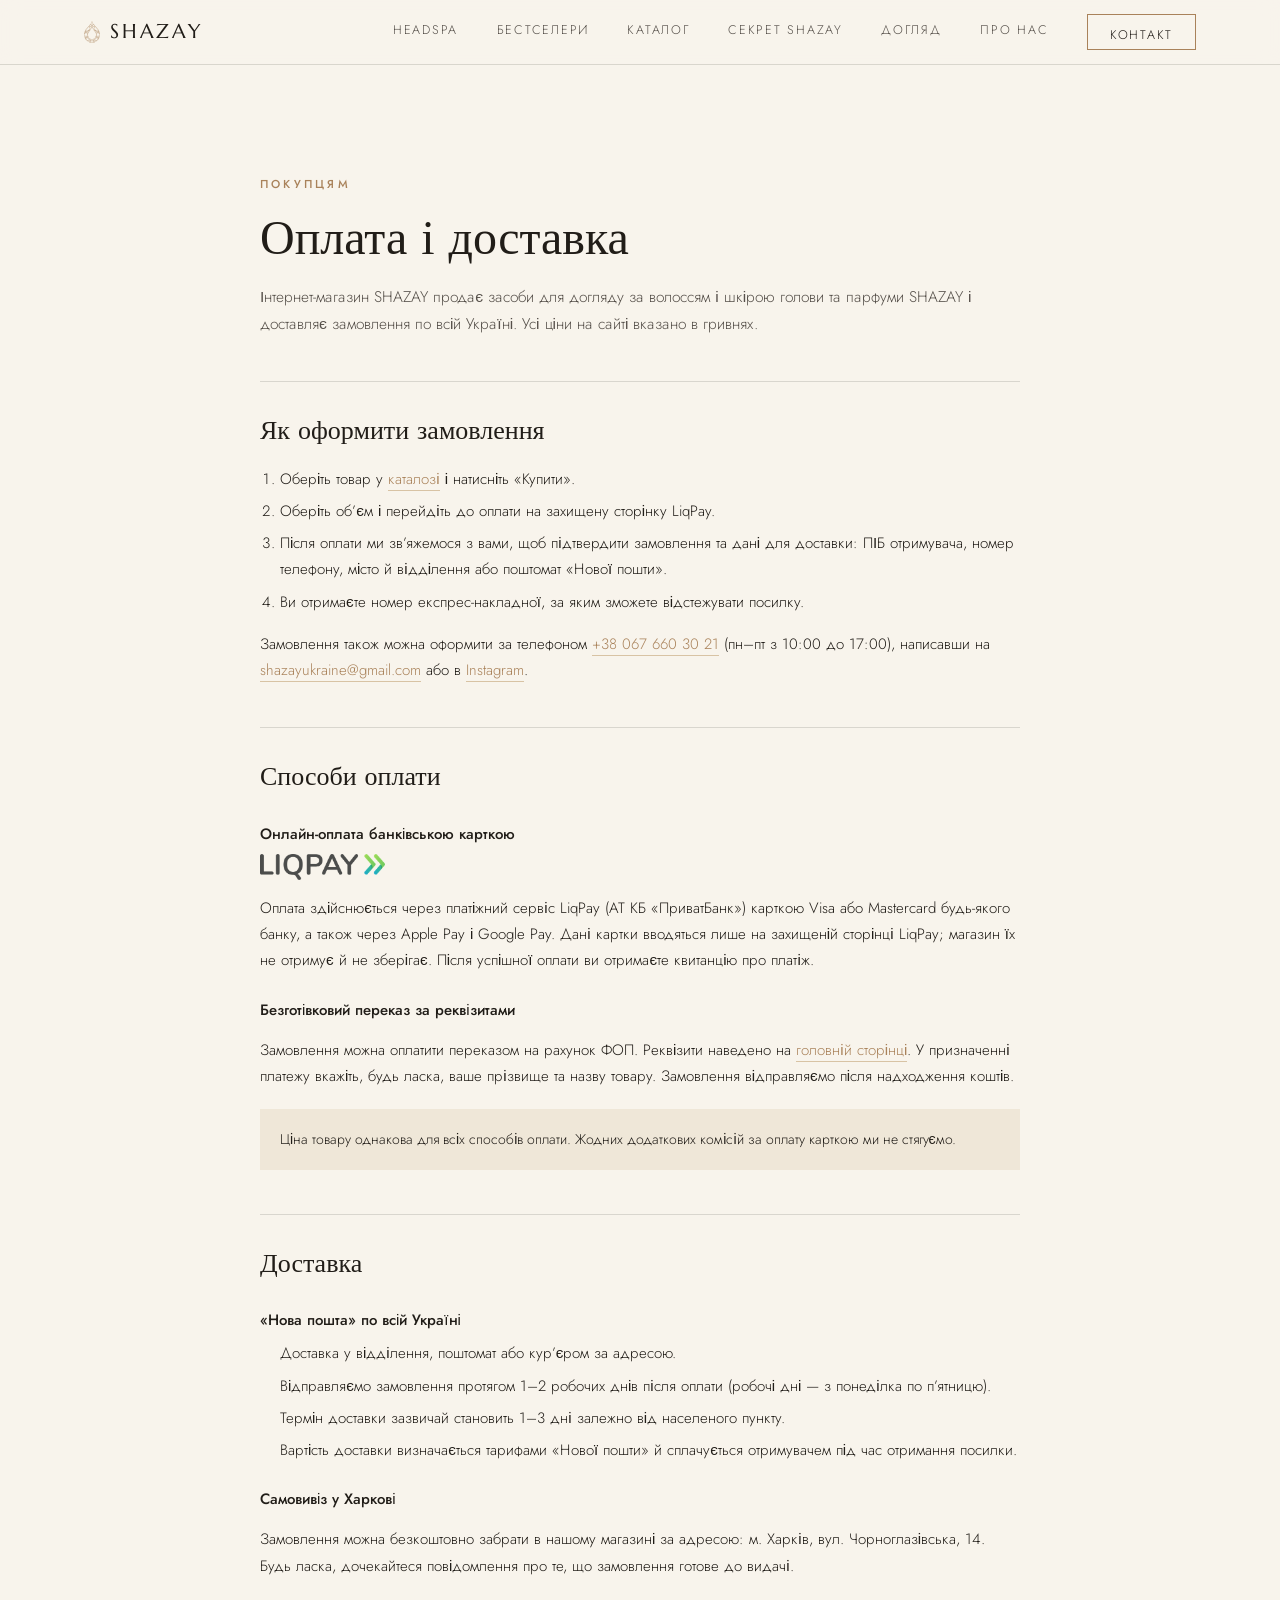
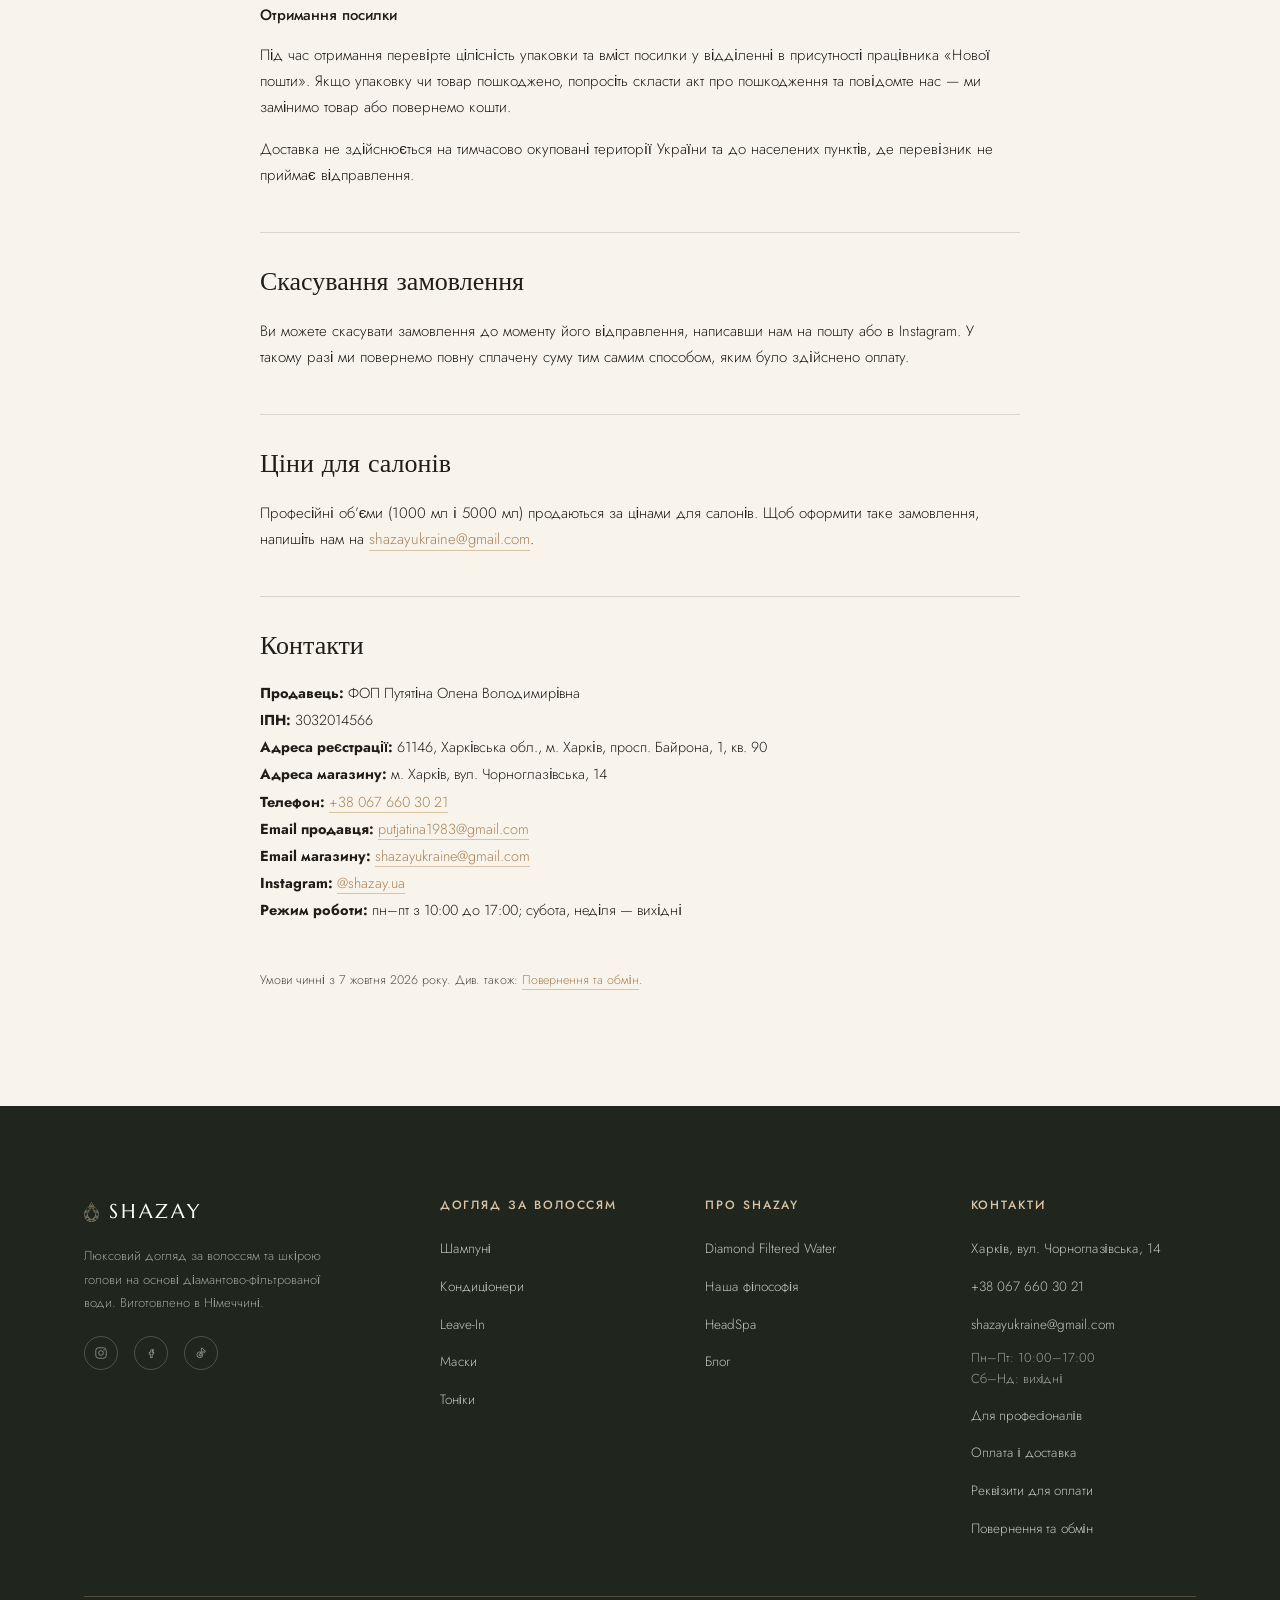
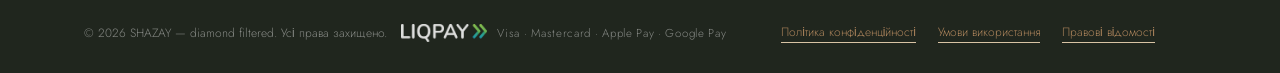
==== oplata-i-dostavka.html @ b7ecae35 "Add files via upload" ====
<!DOCTYPE html>
<html lang="uk">
<head>
<meta charset="UTF-8">
<meta name="viewport" content="width=device-width, initial-scale=1, viewport-fit=cover">
<title>Оплата і доставка — SHAZAY</title>
<meta name="description" content="Умови оплати та доставки інтернет-магазину SHAZAY: онлайн-оплата через LiqPay, доставка «Новою поштою» по всій Україні, самовивіз у Харкові.">
<link rel="icon" href="data:image/svg+xml,<svg xmlns=%22http://www.w3.org/2000/svg%22 viewBox=%220 0 24 24%22><path fill=%22%23A9825A%22 d=%22M12 2 4 10c0 4.4 3.6 8 8 8s8-3.6 8-8z%22/></svg>">
<link rel="stylesheet" href="style.css">
</head>
<body class="page-legal">

<!-- Loader -->
<div class="loader" aria-hidden="true">
  <span class="mark">
    <svg viewBox="0 0 47.76 64" width="39" height="52" fill="none"><path fill-rule="evenodd" clip-rule="evenodd" d="M30.94 58.86 L25.27 63.94 L29.34 63.35 L32.53 62.29 Z M30.82 59.99 L31.7 61.82 L31.65 61.99 L29.23 62.76 L27.28 63 L30.64 59.87 Z M16.77 58.86 L15.17 62.29 L18.36 63.35 L22.44 63.94 Z M16.89 59.99 L17.06 59.87 L20.43 63 L18.48 62.76 L16.06 61.99 L16 61.82 Z M39.32 58.1 L31.88 58.63 L33.54 61.87 L36.07 60.58 Z M37.31 58.86 L35.84 59.99 L33.83 61.05 L32.83 59.16 Z M8.38 58.1 L11.63 60.58 L14.17 61.87 L15.82 58.63 Z M10.39 58.92 L14.88 59.16 L13.87 61.05 L11.87 59.99 Z M17.48 58.04 L23.85 63.94 L30.23 58.1 L26.21 56.15 L21.43 56.15 Z M18.6 58.21 L21.67 56.74 L26.04 56.74 L29.11 58.27 L23.79 63.06 Z M32.77 51.19 L27.28 55.62 L30.7 57.21 Z M31.41 53.2 L30.35 56.32 L28.46 55.44 Z M14.94 51.19 L17 57.21 L20.43 55.62 Z M16.3 53.2 L19.25 55.44 L17.36 56.32 Z M41.09 48.77 L34.13 49.83 L31.65 57.56 L39.97 57.15 Z M40.38 49.59 L39.32 56.62 L32.53 56.86 L34.66 50.36 Z M6.61 48.77 L7.73 57.15 L16.06 57.56 L13.58 49.83 Z M7.32 49.59 L13.05 50.36 L15.17 56.86 L8.38 56.62 Z M45.4 49.77 L42.04 48.65 L41.09 55.97 L43.51 52.9 Z M44.4 50.07 L44.46 50.24 L42.1 53.73 L42.57 49.54 Z M2.3 49.77 L4.19 52.9 L6.61 55.97 L5.67 48.65 Z M3.31 50.07 L5.14 49.54 L5.67 53.79 L3.25 50.24 Z M37.25 43.16 L34.95 48.71 L40.68 47.82 Z M37.43 44.52 L39.5 47.35 L36.01 47.94 Z M10.45 43.16 L7.03 47.82 L12.75 48.71 Z M10.27 44.52 L11.69 47.94 L8.21 47.35 Z M47.53 41.39 L42.33 47.76 L45.82 48.94 L46.94 45.46 Z M46.58 43.51 L46.41 45.05 L45.46 48.12 L43.39 47.41 Z M0.18 41.39 L0.77 45.46 L1.89 48.94 L5.37 47.76 Z M1.06 43.51 L4.31 47.41 L2.24 48.12 L1.48 45.82 Z M41.39 32.18 L37.67 37.37 L37.67 42.04 L41.45 47.29 L47.65 39.68 Z M41.45 33.18 L46.88 39.73 L41.51 46.23 L38.32 41.92 L38.32 37.55 Z M6.26 32.18 L0.06 39.79 L6.32 47.29 L10.04 42.04 L10.04 37.37 Z M6.26 33.18 L9.39 37.55 L9.39 41.92 L6.2 46.23 L0.83 39.73 Z M42.33 31.76 L47.65 38.2 L47.06 34.07 L46.46 32.06 L45.7 30.29 Z M43.39 31.94 L45.11 31.17 L45.46 31.23 L46.23 33.3 L46.76 36.07 Z M5.37 31.76 L2.01 30.29 L1.24 32.06 L0.65 34.07 L0.06 38.2 Z M4.31 31.94 L0.94 36.07 L1.48 33.3 L2.24 31.23 L2.6 31.17 Z M30.11 25.33 L37.31 36.37 L40.68 31.53 Z M32.24 27.34 L39.79 31.76 L37.31 35.25 Z M17.59 25.33 L7.03 31.53 L10.39 36.37 Z M15.47 27.34 L10.39 35.25 L7.91 31.76 Z M41.74 24.15 L41.98 30.94 L45.28 29.4 Z M42.45 26.39 L44.34 29.11 L42.57 29.99 Z M5.96 24.15 L2.42 29.4 L5.73 30.94 Z M5.25 26.39 L5.14 29.99 L3.37 29.11 Z M23.85 17.48 L10.98 37.2 L10.98 42.04 L13.99 49.24 L21.43 55.2 L26.27 55.2 L33.71 49.24 L36.72 42.1 L36.61 37.02 Z M23.85 18.66 L36.13 37.49 L36.13 41.86 L33.18 48.89 L25.98 54.61 L21.73 54.61 L14.64 49 L11.57 41.86 L11.69 37.25 Z M33.95 15 L28.87 23.56 L40.92 30.52 L40.8 23.2 Z M34.01 16.12 L40.21 23.5 L40.27 29.46 L29.7 23.26 Z M13.76 15 L6.91 23.2 L6.79 30.52 L18.83 23.56 Z M13.7 16.12 L18.01 23.26 L7.44 29.46 L7.5 23.5 Z M33.18 14.46 L24.5 16.71 L28.28 22.55 Z M31.76 15.47 L28.28 21.37 L25.51 17.12 Z M14.52 14.46 L19.42 22.55 L23.2 16.71 Z M15.94 15.47 L22.2 17.12 L19.42 21.37 Z M27.99 7.26 L24.86 15.65 L32.71 13.58 Z M28.22 8.62 L31.59 13.23 L25.92 14.76 Z M19.72 7.26 L15 13.58 L22.85 15.65 Z M19.48 8.62 L21.79 14.76 L16.12 13.23 Z M23.85 0 L20.43 6.26 L23.85 15.65 L27.28 6.44 Z M23.85 1.36 L26.63 6.38 L23.85 13.76 L21.08 6.38 Z" fill="currentColor"/></svg>
  </span>
</div>

<!-- Header -->
<header class="site-header" id="siteHeader">
  <div class="container">
    <a href="index.html#top" class="logo">
      <span class="mark">
        <svg width="16" height="22" viewBox="0 0 47.76 64" fill="none"><path fill-rule="evenodd" clip-rule="evenodd" d="M30.94 58.86 L25.27 63.94 L29.34 63.35 L32.53 62.29 Z M30.82 59.99 L31.7 61.82 L31.65 61.99 L29.23 62.76 L27.28 63 L30.64 59.87 Z M16.77 58.86 L15.17 62.29 L18.36 63.35 L22.44 63.94 Z M16.89 59.99 L17.06 59.87 L20.43 63 L18.48 62.76 L16.06 61.99 L16 61.82 Z M39.32 58.1 L31.88 58.63 L33.54 61.87 L36.07 60.58 Z M37.31 58.86 L35.84 59.99 L33.83 61.05 L32.83 59.16 Z M8.38 58.1 L11.63 60.58 L14.17 61.87 L15.82 58.63 Z M10.39 58.92 L14.88 59.16 L13.87 61.05 L11.87 59.99 Z M17.48 58.04 L23.85 63.94 L30.23 58.1 L26.21 56.15 L21.43 56.15 Z M18.6 58.21 L21.67 56.74 L26.04 56.74 L29.11 58.27 L23.79 63.06 Z M32.77 51.19 L27.28 55.62 L30.7 57.21 Z M31.41 53.2 L30.35 56.32 L28.46 55.44 Z M14.94 51.19 L17 57.21 L20.43 55.62 Z M16.3 53.2 L19.25 55.44 L17.36 56.32 Z M41.09 48.77 L34.13 49.83 L31.65 57.56 L39.97 57.15 Z M40.38 49.59 L39.32 56.62 L32.53 56.86 L34.66 50.36 Z M6.61 48.77 L7.73 57.15 L16.06 57.56 L13.58 49.83 Z M7.32 49.59 L13.05 50.36 L15.17 56.86 L8.38 56.62 Z M45.4 49.77 L42.04 48.65 L41.09 55.97 L43.51 52.9 Z M44.4 50.07 L44.46 50.24 L42.1 53.73 L42.57 49.54 Z M2.3 49.77 L4.19 52.9 L6.61 55.97 L5.67 48.65 Z M3.31 50.07 L5.14 49.54 L5.67 53.79 L3.25 50.24 Z M37.25 43.16 L34.95 48.71 L40.68 47.82 Z M37.43 44.52 L39.5 47.35 L36.01 47.94 Z M10.45 43.16 L7.03 47.82 L12.75 48.71 Z M10.27 44.52 L11.69 47.94 L8.21 47.35 Z M47.53 41.39 L42.33 47.76 L45.82 48.94 L46.94 45.46 Z M46.58 43.51 L46.41 45.05 L45.46 48.12 L43.39 47.41 Z M0.18 41.39 L0.77 45.46 L1.89 48.94 L5.37 47.76 Z M1.06 43.51 L4.31 47.41 L2.24 48.12 L1.48 45.82 Z M41.39 32.18 L37.67 37.37 L37.67 42.04 L41.45 47.29 L47.65 39.68 Z M41.45 33.18 L46.88 39.73 L41.51 46.23 L38.32 41.92 L38.32 37.55 Z M6.26 32.18 L0.06 39.79 L6.32 47.29 L10.04 42.04 L10.04 37.37 Z M6.26 33.18 L9.39 37.55 L9.39 41.92 L6.2 46.23 L0.83 39.73 Z M42.33 31.76 L47.65 38.2 L47.06 34.07 L46.46 32.06 L45.7 30.29 Z M43.39 31.94 L45.11 31.17 L45.46 31.23 L46.23 33.3 L46.76 36.07 Z M5.37 31.76 L2.01 30.29 L1.24 32.06 L0.65 34.07 L0.06 38.2 Z M4.31 31.94 L0.94 36.07 L1.48 33.3 L2.24 31.23 L2.6 31.17 Z M30.11 25.33 L37.31 36.37 L40.68 31.53 Z M32.24 27.34 L39.79 31.76 L37.31 35.25 Z M17.59 25.33 L7.03 31.53 L10.39 36.37 Z M15.47 27.34 L10.39 35.25 L7.91 31.76 Z M41.74 24.15 L41.98 30.94 L45.28 29.4 Z M42.45 26.39 L44.34 29.11 L42.57 29.99 Z M5.96 24.15 L2.42 29.4 L5.73 30.94 Z M5.25 26.39 L5.14 29.99 L3.37 29.11 Z M23.85 17.48 L10.98 37.2 L10.98 42.04 L13.99 49.24 L21.43 55.2 L26.27 55.2 L33.71 49.24 L36.72 42.1 L36.61 37.02 Z M23.85 18.66 L36.13 37.49 L36.13 41.86 L33.18 48.89 L25.98 54.61 L21.73 54.61 L14.64 49 L11.57 41.86 L11.69 37.25 Z M33.95 15 L28.87 23.56 L40.92 30.52 L40.8 23.2 Z M34.01 16.12 L40.21 23.5 L40.27 29.46 L29.7 23.26 Z M13.76 15 L6.91 23.2 L6.79 30.52 L18.83 23.56 Z M13.7 16.12 L18.01 23.26 L7.44 29.46 L7.5 23.5 Z M33.18 14.46 L24.5 16.71 L28.28 22.55 Z M31.76 15.47 L28.28 21.37 L25.51 17.12 Z M14.52 14.46 L19.42 22.55 L23.2 16.71 Z M15.94 15.47 L22.2 17.12 L19.42 21.37 Z M27.99 7.26 L24.86 15.65 L32.71 13.58 Z M28.22 8.62 L31.59 13.23 L25.92 14.76 Z M19.72 7.26 L15 13.58 L22.85 15.65 Z M19.48 8.62 L21.79 14.76 L16.12 13.23 Z M23.85 0 L20.43 6.26 L23.85 15.65 L27.28 6.44 Z M23.85 1.36 L26.63 6.38 L23.85 13.76 L21.08 6.38 Z" fill="currentColor"/></svg>
      </span>
      SHAZAY
    </a>

    <nav class="nav" id="siteNav">
      <a href="index.html#smaragd">HeadSpa</a>
        <a href="index.html#bestsellers">Бестселери</a>
        <a href="index.html#katalog">Каталог</a>
      <a href="index.html#secret">Секрет SHAZAY</a>
      <a href="index.html#dogliad">Догляд</a>
      <a href="index.html#pro-nas">Про нас</a>
      <a href="index.html#contact" class="nav-cta">Контакт</a>
    </nav>

    <button class="burger" id="burgerBtn" aria-label="Відкрити меню" aria-expanded="false" aria-controls="siteNav">
      <span></span><span></span><span></span>
    </button>
  </div>
</header>

<main class="legal-main">
  <div class="container">
    <article class="legal">
      <span class="eyebrow">Покупцям</span>
      <h1>Оплата і доставка</h1>
      <p class="lead">Інтернет-магазин SHAZAY продає засоби для догляду за волоссям і шкірою голови та парфуми SHAZAY і доставляє замовлення по всій Україні. Усі ціни на сайті вказано в гривнях.</p>

      <h2>Як оформити замовлення</h2>
      <ol>
        <li>Оберіть товар у <a href="index.html#katalog">каталозі</a> і натисніть «Купити».</li>
        <li>Оберіть об’єм і перейдіть до оплати на захищену сторінку LiqPay.</li>
        <li>Після оплати ми зв’яжемося з вами, щоб підтвердити замовлення та дані для доставки: ПІБ отримувача, номер телефону, місто й відділення або поштомат «Нової пошти».</li>
        <li>Ви отримаєте номер експрес-накладної, за яким зможете відстежувати посилку.</li>
      </ol>
      <p>Замовлення також можна оформити за телефоном <a href="tel:+380676603021">+38 067 660 30 21</a> (пн–пт з 10:00 до 17:00), написавши на <a href="mailto:shazayukraine@gmail.com">shazayukraine@gmail.com</a> або в <a href="https://www.instagram.com/shazay.ua" target="_blank" rel="noopener">Instagram</a>.</p>

      <h2>Способи оплати</h2>
      <h3>Онлайн-оплата банківською карткою</h3>
      <img class="liqpay-logo" src="liqpay-logo-dark.png" alt="LiqPay" width="125" height="26">
      <p>Оплата здійснюється через платіжний сервіс LiqPay (АТ КБ «ПриватБанк») карткою Visa або Mastercard будь-якого банку, а також через Apple Pay і Google Pay. Дані картки вводяться лише на захищеній сторінці LiqPay; магазин їх не отримує й не зберігає. Після успішної оплати ви отримаєте квитанцію про платіж.</p>
      <h3>Безготівковий переказ за реквізитами</h3>
      <p>Замовлення можна оплатити переказом на рахунок ФОП. Реквізити наведено на <a href="index.html#rekvizyty">головній сторінці</a>. У призначенні платежу вкажіть, будь ласка, ваше прізвище та назву товару. Замовлення відправляємо після надходження коштів.</p>
      <p class="note">Ціна товару однакова для всіх способів оплати. Жодних додаткових комісій за оплату карткою ми не стягуємо.</p>

      <h2>Доставка</h2>
      <h3>«Нова пошта» по всій Україні</h3>
      <ul>
        <li>Доставка у відділення, поштомат або кур’єром за адресою.</li>
        <li>Відправляємо замовлення протягом 1–2 робочих днів після оплати (робочі дні — з понеділка по п’ятницю).</li>
        <li>Термін доставки зазвичай становить 1–3 дні залежно від населеного пункту.</li>
        <li>Вартість доставки визначається тарифами «Нової пошти» й сплачується отримувачем під час отримання посилки.</li>
      </ul>
      <h3>Самовивіз у Харкові</h3>
      <p>Замовлення можна безкоштовно забрати в нашому магазині за адресою: м. Харків, вул. Чорноглазівська, 14. Будь ласка, дочекайтеся повідомлення про те, що замовлення готове до видачі.</p>
      <h3>Отримання посилки</h3>
      <p>Під час отримання перевірте цілісність упаковки та вміст посилки у відділенні в присутності працівника «Нової пошти». Якщо упаковку чи товар пошкоджено, попросіть скласти акт про пошкодження та повідомте нас — ми замінимо товар або повернемо кошти.</p>
      <p>Доставка не здійснюється на тимчасово окуповані території України та до населених пунктів, де перевізник не приймає відправлення.</p>

      <h2>Скасування замовлення</h2>
      <p>Ви можете скасувати замовлення до моменту його відправлення, написавши нам на пошту або в Instagram. У такому разі ми повернемо повну сплачену суму тим самим способом, яким було здійснено оплату.</p>

      <h2>Ціни для салонів</h2>
      <p>Професійні об’єми (1000 мл і 5000 мл) продаються за цінами для салонів. Щоб оформити таке замовлення, напишіть нам на <a href="mailto:shazayukraine@gmail.com">shazayukraine@gmail.com</a>.</p>

      <h2>Контакти</h2>
      <div class="seller" id="prodavets">
          <span><strong>Продавець:</strong> ФОП Путятіна Олена Володимирівна</span>
          <span><strong>ІПН:</strong> 3032014566</span>
          <span><strong>Адреса реєстрації:</strong> 61146, Харківська обл., м. Харків, просп. Байрона, 1, кв. 90</span>
          <span><strong>Адреса магазину:</strong> м. Харків, вул. Чорноглазівська, 14</span>
          <span><strong>Телефон:</strong> <a href="tel:+380676603021">+38 067 660 30 21</a></span>
          <span><strong>Email продавця:</strong> <a href="mailto:putjatina1983@gmail.com">putjatina1983@gmail.com</a></span>
          <span><strong>Email магазину:</strong> <a href="mailto:shazayukraine@gmail.com">shazayukraine@gmail.com</a></span>
          <span><strong>Instagram:</strong> <a href="https://www.instagram.com/shazay.ua" target="_blank" rel="noopener">@shazay.ua</a></span>
          <span><strong>Режим роботи:</strong> пн–пт з 10:00 до 17:00; субота, неділя — вихідні</span>
        </div>

      <p class="updated">Умови чинні з 7 жовтня 2026 року. Див. також: <a href="povernennia-ta-obmin.html">Повернення та обмін</a>.</p>
    </article>
  </div>
</main>

<!-- Footer -->
<footer class="site-footer">
  <div class="container">
    <div class="footer-top">
      <div class="footer-brand">
        <a href="index.html#top" class="logo">
          <span class="mark"><svg width="15" height="20" viewBox="0 0 47.76 64" fill="none"><path fill-rule="evenodd" clip-rule="evenodd" d="M30.94 58.86 L25.27 63.94 L29.34 63.35 L32.53 62.29 Z M30.82 59.99 L31.7 61.82 L31.65 61.99 L29.23 62.76 L27.28 63 L30.64 59.87 Z M16.77 58.86 L15.17 62.29 L18.36 63.35 L22.44 63.94 Z M16.89 59.99 L17.06 59.87 L20.43 63 L18.48 62.76 L16.06 61.99 L16 61.82 Z M39.32 58.1 L31.88 58.63 L33.54 61.87 L36.07 60.58 Z M37.31 58.86 L35.84 59.99 L33.83 61.05 L32.83 59.16 Z M8.38 58.1 L11.63 60.58 L14.17 61.87 L15.82 58.63 Z M10.39 58.92 L14.88 59.16 L13.87 61.05 L11.87 59.99 Z M17.48 58.04 L23.85 63.94 L30.23 58.1 L26.21 56.15 L21.43 56.15 Z M18.6 58.21 L21.67 56.74 L26.04 56.74 L29.11 58.27 L23.79 63.06 Z M32.77 51.19 L27.28 55.62 L30.7 57.21 Z M31.41 53.2 L30.35 56.32 L28.46 55.44 Z M14.94 51.19 L17 57.21 L20.43 55.62 Z M16.3 53.2 L19.25 55.44 L17.36 56.32 Z M41.09 48.77 L34.13 49.83 L31.65 57.56 L39.97 57.15 Z M40.38 49.59 L39.32 56.62 L32.53 56.86 L34.66 50.36 Z M6.61 48.77 L7.73 57.15 L16.06 57.56 L13.58 49.83 Z M7.32 49.59 L13.05 50.36 L15.17 56.86 L8.38 56.62 Z M45.4 49.77 L42.04 48.65 L41.09 55.97 L43.51 52.9 Z M44.4 50.07 L44.46 50.24 L42.1 53.73 L42.57 49.54 Z M2.3 49.77 L4.19 52.9 L6.61 55.97 L5.67 48.65 Z M3.31 50.07 L5.14 49.54 L5.67 53.79 L3.25 50.24 Z M37.25 43.16 L34.95 48.71 L40.68 47.82 Z M37.43 44.52 L39.5 47.35 L36.01 47.94 Z M10.45 43.16 L7.03 47.82 L12.75 48.71 Z M10.27 44.52 L11.69 47.94 L8.21 47.35 Z M47.53 41.39 L42.33 47.76 L45.82 48.94 L46.94 45.46 Z M46.58 43.51 L46.41 45.05 L45.46 48.12 L43.39 47.41 Z M0.18 41.39 L0.77 45.46 L1.89 48.94 L5.37 47.76 Z M1.06 43.51 L4.31 47.41 L2.24 48.12 L1.48 45.82 Z M41.39 32.18 L37.67 37.37 L37.67 42.04 L41.45 47.29 L47.65 39.68 Z M41.45 33.18 L46.88 39.73 L41.51 46.23 L38.32 41.92 L38.32 37.55 Z M6.26 32.18 L0.06 39.79 L6.32 47.29 L10.04 42.04 L10.04 37.37 Z M6.26 33.18 L9.39 37.55 L9.39 41.92 L6.2 46.23 L0.83 39.73 Z M42.33 31.76 L47.65 38.2 L47.06 34.07 L46.46 32.06 L45.7 30.29 Z M43.39 31.94 L45.11 31.17 L45.46 31.23 L46.23 33.3 L46.76 36.07 Z M5.37 31.76 L2.01 30.29 L1.24 32.06 L0.65 34.07 L0.06 38.2 Z M4.31 31.94 L0.94 36.07 L1.48 33.3 L2.24 31.23 L2.6 31.17 Z M30.11 25.33 L37.31 36.37 L40.68 31.53 Z M32.24 27.34 L39.79 31.76 L37.31 35.25 Z M17.59 25.33 L7.03 31.53 L10.39 36.37 Z M15.47 27.34 L10.39 35.25 L7.91 31.76 Z M41.74 24.15 L41.98 30.94 L45.28 29.4 Z M42.45 26.39 L44.34 29.11 L42.57 29.99 Z M5.96 24.15 L2.42 29.4 L5.73 30.94 Z M5.25 26.39 L5.14 29.99 L3.37 29.11 Z M23.85 17.48 L10.98 37.2 L10.98 42.04 L13.99 49.24 L21.43 55.2 L26.27 55.2 L33.71 49.24 L36.72 42.1 L36.61 37.02 Z M23.85 18.66 L36.13 37.49 L36.13 41.86 L33.18 48.89 L25.98 54.61 L21.73 54.61 L14.64 49 L11.57 41.86 L11.69 37.25 Z M33.95 15 L28.87 23.56 L40.92 30.52 L40.8 23.2 Z M34.01 16.12 L40.21 23.5 L40.27 29.46 L29.7 23.26 Z M13.76 15 L6.91 23.2 L6.79 30.52 L18.83 23.56 Z M13.7 16.12 L18.01 23.26 L7.44 29.46 L7.5 23.5 Z M33.18 14.46 L24.5 16.71 L28.28 22.55 Z M31.76 15.47 L28.28 21.37 L25.51 17.12 Z M14.52 14.46 L19.42 22.55 L23.2 16.71 Z M15.94 15.47 L22.2 17.12 L19.42 21.37 Z M27.99 7.26 L24.86 15.65 L32.71 13.58 Z M28.22 8.62 L31.59 13.23 L25.92 14.76 Z M19.72 7.26 L15 13.58 L22.85 15.65 Z M19.48 8.62 L21.79 14.76 L16.12 13.23 Z M23.85 0 L20.43 6.26 L23.85 15.65 L27.28 6.44 Z M23.85 1.36 L26.63 6.38 L23.85 13.76 L21.08 6.38 Z" fill="currentColor"/></svg></span>
          SHAZAY
        </a>
        <p>Люксовий догляд за волоссям та шкірою голови на основі діамантово-фільтрованої води. Виготовлено в Німеччині.</p>
        <div class="footer-social">
          <a href="https://www.instagram.com/shazay.ua?stkn=N3F0c2ZjbWl2emg1&amp;utm_source=qr" aria-label="Instagram" target="_blank" rel="noopener"><svg viewBox="0 0 24 24" fill="none"><rect x="3" y="3" width="18" height="18" rx="5" stroke="currentColor"/><circle cx="12" cy="12" r="4" stroke="currentColor"/><circle cx="17.2" cy="6.8" r="1" fill="currentColor"/></svg></a>
          <a href="https://www.facebook.com/shazaydiamondfiltered/" aria-label="Facebook" target="_blank" rel="noopener"><svg viewBox="0 0 24 24" fill="none"><path d="M14 9h2V6h-2c-1.7 0-3 1.3-3 3v2H9v3h2v6h3v-6h2l1-3h-3v-2c0-.5.4-1 1-1Z" stroke="currentColor" stroke-linejoin="round"/></svg></a>
          <a href="https://www.tiktok.com/@shazaydiamondfiltered" aria-label="TikTok" target="_blank" rel="noopener"><svg viewBox="0 0 24 24" fill="none"><path d="M15 4c.5 2 2 3.4 4 3.7v3c-1.5 0-2.9-.5-4-1.3V15a5 5 0 1 1-5-5c.3 0 .7 0 1 .1v3.1a2 2 0 1 0 1.6 2V4Z" stroke="currentColor" stroke-linejoin="round"/></svg></a>
        </div>
      </div>

      <div class="footer-col">
        <h4>Догляд за волоссям</h4>
        <ul>
          <li><a href="index.html#bestsellers">Шампуні</a></li>
          <li><a href="index.html#bestsellers">Кондиціонери</a></li>
          <li><a href="index.html#bestsellers">Leave-In</a></li>
          <li><a href="index.html#bestsellers">Маски</a></li>
          <li><a href="index.html#bestsellers">Тоніки</a></li>
        </ul>
      </div>

      <div class="footer-col">
        <h4>Про SHAZAY</h4>
        <ul>
          <li><a href="index.html#secret">Diamond Filtered Water</a></li>
          <li><a href="index.html#pro-nas">Наша філософія</a></li>
          <li><a href="index.html#dogliad">HeadSpa</a></li>
          <li><a href="#">Блог</a></li>
        </ul>
      </div>

      <div class="footer-col">
        <h4>Контакти</h4>
        <ul>
          <li><a href="https://maps.app.goo.gl/UoqEeFok9b3UKeLU6" target="_blank" rel="noopener">Харків, вул. Чорноглазівська, 14</a></li>
          <li><a href="tel:+380676603021">+38 067 660 30 21</a></li>
          <li><a href="mailto:shazayukraine@gmail.com">shazayukraine@gmail.com</a></li>
          <li class="footer-hours">Пн–Пт: 10:00–17:00<br>Сб–Нд: вихідні</li>
          <li><a href="#">Для професіоналів</a></li>
          <li><a href="oplata-i-dostavka.html">Оплата і доставка</a></li>
          <li><a href="index.html#rekvizyty" data-open-requisites>Реквізити для оплати</a></li>
          <li><a href="povernennia-ta-obmin.html">Повернення та обмін</a></li>
        </ul>
      </div>
    </div>

    <div class="footer-bottom">
      <span>© 2026 SHAZAY — diamond filtered. Усі права захищено.</span>
      <span class="pay-methods"><img src="liqpay-logo-white.png" alt="LiqPay" width="88" height="18"> Visa · Mastercard · Apple Pay · Google Pay</span>
      <div class="legal">
        <a href="#">Політика конфіденційності</a>
        <a href="#">Умови використання</a>
        <a href="oplata-i-dostavka.html#prodavets">Правові відомості</a>
      </div>
    </div>
  </div>
</footer>

<script src="main.js"></script>
</body>
</html>
---- style.css ----
/* ==========================================================================
   SHAZAY — diamond filtered
   Luxury haircare landing page — Ukrainian localisation
   ========================================================================== */

@import url('https://fonts.googleapis.com/css2?family=Marcellus&family=Cormorant:ital,wght@0,400;0,500;1,400&family=Jost:wght@300;400;500;600&display=swap');

:root{
  /* ---- color tokens ---- */
  --bg:            #F8F4EC;   /* porcelain cream */
  --bg-alt:        #EFE7D8;   /* warm sand, alternate section bg */
  --ink:           #211D18;   /* near-black warm ink */
  --ink-soft:      #56504a;   /* softened body copy */
  --champagne:     #A9825A;   /* bottle bronze — primary accent */
  --champagne-lt:  #D8C3A4;   /* light champagne, hairlines on dark */
  --forest:        #20261E;   /* deep forest — dark section bg */
  --forest-soft:   #333B2E;
  --line:          rgba(33,29,24,0.14);
  --line-on-dark:  rgba(216,195,164,0.28);
  --white:         #FFFFFF;

  /* ---- type ---- */
  --f-display: 'Marcellus', serif;
  --f-script:  'Cormorant', serif;
  --f-body:    'Jost', sans-serif;

  /* ---- misc ---- */
  --container: 1240px;
  --ease: cubic-bezier(.22,.61,.36,1);
}

*,*::before,*::after{ box-sizing:border-box; }
html{ scroll-behavior:smooth; }
body{
  margin:0;
  background:var(--bg);
  color:var(--ink);
  font-family:var(--f-body);
  font-weight:300;
  line-height:1.6;
  -webkit-font-smoothing:antialiased;
  overflow-x:hidden;
}
img{ max-width:100%; display:block; }
a{ color:inherit; text-decoration:none; }
ul{ margin:0; padding:0; list-style:none; }
button{ font-family:inherit; cursor:pointer; }
input{ font-family:inherit; }

.container{
  max-width:var(--container);
  margin-inline:auto;
  padding-inline:clamp(20px,5vw,64px);
}

@media (prefers-reduced-motion: reduce){
  *{ animation-duration:0.01ms !important; animation-iteration-count:1 !important; transition-duration:0.01ms !important; scroll-behavior:auto !important; }
}

:focus-visible{
  outline:1px solid var(--champagne);
  outline-offset:4px;
}

/* ---- eyebrow / small caps label ---- */
.eyebrow{
  font-family:var(--f-body);
  font-size:11.5px;
  font-weight:500;
  letter-spacing:.28em;
  text-transform:uppercase;
  color:var(--champagne);
}
.eyebrow--on-dark{ color:var(--champagne-lt); }

/* ---- diamond mark ---- */
.mark{ display:inline-block; line-height:0; }
.mark svg{ display:block; }

/* ==========================================================================
   Loader
   ========================================================================== */
.loader{
  position:fixed; inset:0; z-index:999;
  background:var(--bg);
  display:flex; align-items:center; justify-content:center;
  transition:opacity .7s var(--ease), visibility .7s var(--ease);
}
.loader svg{ width:auto; height:52px; }
.loader .mark svg{
  transform-origin:50% 50%;
  animation:markIn 1.2s var(--ease) forwards;
}
.loader .mark path{ fill:var(--champagne); }
body.is-ready .loader{ opacity:0; visibility:hidden; pointer-events:none; }
@keyframes markIn{
  from{ opacity:0; transform:scale(.92); }
  to{ opacity:1; transform:scale(1); }
}

/* ==========================================================================
   Header
   ========================================================================== */
.site-header{
  position:fixed; top:0; left:0; right:0; z-index:60;
  padding:22px 0;
  transition:background .5s var(--ease), padding .4s var(--ease), border-color .5s var(--ease);
  border-bottom:1px solid transparent;
}
.site-header.is-scrolled{
  background:rgba(248,244,236,.92);
  backdrop-filter:blur(10px);
  -webkit-backdrop-filter:blur(10px);
  padding:14px 0;
  border-color:var(--line);
}
/* backdrop-filter turns the header into the containing block for its
   position:fixed children, which clips the open menu to the header's height.
   Drop it while the menu is open so the panel measures against the viewport. */
.site-header.menu-open,
.site-header.menu-open.is-scrolled{
  backdrop-filter:none;
  -webkit-backdrop-filter:none;
  background:transparent;
  border-color:transparent;
}
.site-header .container{
  display:flex; align-items:center; justify-content:space-between;
  gap:24px;
}
.logo{
  display:flex; align-items:center; gap:10px;
  font-family:var(--f-display);
  font-size:20px;
  letter-spacing:.14em;
  color:var(--white);
  transition:color .5s var(--ease);
}
.site-header.is-scrolled .logo,
.site-header.menu-open .logo{ color:var(--ink); }
.logo .mark path{ fill:var(--champagne-lt); transition:fill .5s var(--ease); }
.site-header.is-scrolled .logo .mark path,
.site-header.menu-open .logo .mark path{ fill:var(--champagne); }

.nav{ display:flex; align-items:center; gap:clamp(20px,3vw,44px); }
.nav a{
  font-size:12.5px;
  letter-spacing:.14em;
  text-transform:uppercase;
  color:var(--white);
  position:relative;
  padding-bottom:4px;
  transition:color .5s var(--ease);
}
.site-header.is-scrolled .nav a{ color:var(--ink-soft); }
.nav a::after{
  content:'';
  position:absolute; left:0; right:100%; bottom:0;
  height:1px; background:currentColor;
  transition:right .35s var(--ease);
}
.nav a:hover::after,
.nav a:focus-visible::after{ right:0; }

.nav-cta{
  border:1px solid var(--champagne-lt);
  padding:10px 22px;
  color:var(--white) !important;
  font-size:11.5px;
}
.site-header.is-scrolled .nav-cta{ border-color:var(--champagne); color:var(--ink) !important; }
.nav-cta:hover{ background:var(--champagne); border-color:var(--champagne); color:var(--white) !important; }
.nav-cta::after{ display:none; }

.burger{
  display:none;
  width:26px; height:18px; position:relative;
  background:none; border:0; padding:0; z-index:70;
}
.burger span{
  position:absolute; left:0; right:0; height:1px;
  background:var(--white);
  transition:transform .35s var(--ease), opacity .35s var(--ease), background .4s var(--ease);
}
.site-header.is-scrolled .burger span,
.site-header.menu-open .burger span{ background:var(--ink); }
.burger span:nth-child(1){ top:0; }
.burger span:nth-child(2){ top:8px; }
.burger span:nth-child(3){ top:16px; }
.site-header.menu-open .burger span:nth-child(1){ transform:translateY(8px) rotate(45deg); }
.site-header.menu-open .burger span:nth-child(2){ opacity:0; }
.site-header.menu-open .burger span:nth-child(3){ transform:translateY(-8px) rotate(-45deg); }

/* ==========================================================================
   Hero
   ========================================================================== */
.hero{
  position:relative;
  min-height:100svh;
  display:flex; align-items:flex-end;
  overflow:hidden;
  background:var(--forest);
}
.hero__media{
  position:absolute; inset:0;
}
.hero__media img{
  width:100%; height:100%; object-fit:cover; object-position:75% 30%;
  transform:scale(1.08);
  animation:hero-in 2.4s var(--ease) forwards;
}
@keyframes hero-in{ to{ transform:scale(1); } }
.hero__scrim{
  position:absolute; inset:0;
  background:linear-gradient(180deg, rgba(24,22,18,.42) 0%, rgba(24,22,18,.08) 32%, rgba(24,22,18,.1) 55%, rgba(20,18,15,.86) 100%);
}
.hero__content{
  position:relative;
  width:100%;
  padding-block:120px 64px;
  color:var(--white);
}
.hero__eyebrow{
  opacity:0; transform:translateY(14px);
  animation:rise .9s var(--ease) .5s forwards;
}
.hero h1{
  font-family:var(--f-display);
  font-weight:400;
  font-size:clamp(38px, 7vw, 78px);
  line-height:1.06;
  margin:18px 0 22px;
  max-width:14ch;
  letter-spacing:.005em;
  opacity:0; transform:translateY(18px);
  animation:rise 1s var(--ease) .68s forwards;
}
.hero h1 em{
  font-family:var(--f-script);
  font-style:italic;
  font-weight:400;
  color:var(--champagne-lt);
}
.hero__sub{
  max-width:38ch;
  font-size:15.5px;
  color:rgba(255,255,255,.78);
  margin:0 0 34px;
  opacity:0; transform:translateY(16px);
  animation:rise 1s var(--ease) .86s forwards;
}
.hero__actions{
  display:flex; align-items:center; gap:28px; flex-wrap:wrap;
  opacity:0; transform:translateY(16px);
  animation:rise 1s var(--ease) 1.05s forwards;
}
@keyframes rise{ to{ opacity:1; transform:none; } }

.btn{
  display:inline-flex; align-items:center; gap:10px;
  padding:15px 32px;
  background:var(--champagne);
  color:var(--white);
  font-size:11.5px;
  letter-spacing:.18em;
  text-transform:uppercase;
  border:1px solid var(--champagne);
  transition:background .4s var(--ease), color .4s var(--ease), border-color .4s var(--ease);
}
.btn:hover{ background:transparent; color:var(--champagne); }
.hero .btn:hover{ color:var(--white); border-color:var(--white); }
.btn--ghost{
  background:transparent; color:var(--white); border-color:rgba(255,255,255,.45);
}
.btn--ghost:hover{ background:var(--white); color:var(--ink); border-color:var(--white); }
.btn--dark{ background:var(--ink); border-color:var(--ink); }
.btn--dark:hover{ color:var(--ink); }

.text-link{
  display:inline-flex; align-items:center; gap:10px;
  font-size:12px; letter-spacing:.14em; text-transform:uppercase;
  color:var(--champagne);
  border-bottom:1px solid var(--line);
  padding-bottom:6px;
  transition:gap .35s var(--ease), border-color .35s var(--ease);
}
.text-link:hover{ gap:16px; border-color:var(--champagne); }

.scroll-cue{
  position:absolute; right:clamp(20px,5vw,64px); bottom:34px;
  display:flex; flex-direction:column; align-items:center; gap:10px;
  color:rgba(255,255,255,.6);
  font-size:10.5px; letter-spacing:.28em;
  writing-mode:vertical-rl;
}
.scroll-cue::after{
  content:''; width:1px; height:52px; background:rgba(255,255,255,.4);
  animation:cue 2.2s ease-in-out infinite;
}
@keyframes cue{ 0%,100%{ transform:scaleY(1); opacity:.5; } 50%{ transform:scaleY(.55); opacity:1; } }

/* ==========================================================================
   Marquee strip
   ========================================================================== */
.marquee{
  background:var(--ink);
  color:var(--champagne-lt);
  overflow:hidden;
  padding:16px 0;
  white-space:nowrap;
}
.marquee__track{
  display:inline-flex;
  animation:marquee 34s linear infinite;
}
.marquee__track span{
  font-family:var(--f-body);
  font-size:12px;
  letter-spacing:.24em;
  text-transform:uppercase;
  padding-inline:26px;
  display:inline-flex; align-items:center; gap:26px;
}
.marquee__track span::after{ content:'◇'; color:var(--champagne); font-size:9px; }
@keyframes marquee{ from{ transform:translateX(0); } to{ transform:translateX(-50%); } }


/* ==========================================================================
   SMARAGD HeadSpa
   ========================================================================== */
.smaragd__head{ max-width:700px; margin-bottom:clamp(32px,4vw,48px); }
.smaragd__head h2{
  font-family:var(--f-display); font-weight:400;
  font-size:clamp(30px,4.4vw,54px); line-height:1.1;
  margin:14px 0 18px; color:var(--white);
  letter-spacing:.02em;
}
.smaragd__head h2 em{ font-style:normal; color:var(--champagne); }
.smaragd__lead{
  font-size:clamp(15px,1.5vw,17px); line-height:1.75;
  color:rgba(255,255,255,.74); margin:0;
}
.smaragd__media{
  position:relative;
  aspect-ratio:16/10;
  overflow:hidden;
  margin-bottom:clamp(36px,4.5vw,56px);
}



.smaragd__foot{
  display:flex; align-items:center; justify-content:space-between;
  gap:clamp(24px,4vw,56px); flex-wrap:wrap;
}

@media (max-width:860px){
  .smaragd__media{ aspect-ratio:4/3; }
}


.smaragd__more{ margin-top:clamp(36px,4.5vw,56px); }
.smaragd__more summary{
  display:inline-flex; align-items:center; gap:10px;
  cursor:pointer; list-style:none;
  font-size:11px; letter-spacing:.16em; text-transform:uppercase;
  color:var(--champagne-lt);
  padding:14px 0;
  transition:color .3s var(--ease);
}
.smaragd__more summary::-webkit-details-marker{ display:none; }
.smaragd__more summary::after{
  content:''; width:7px; height:7px;
  border-right:1px solid currentColor; border-bottom:1px solid currentColor;
  transform:rotate(45deg) translateY(-2px);
  transition:transform .35s var(--ease);
}
.smaragd__more[open] summary::after{ transform:rotate(-135deg) translateY(-2px); }
.smaragd__more summary:hover{ color:var(--champagne); }
.smaragd__more-body{
  display:grid; grid-template-columns:repeat(2,1fr);
  gap:clamp(24px,3.4vw,56px);
  padding-top:clamp(20px,2.6vw,32px);
  border-top:1px solid rgba(255,255,255,.14);
  margin-top:6px;
}
.smaragd__more-body h3{
  font-family:var(--f-display); font-weight:400;
  font-size:16px; color:var(--white);
  margin:26px 0 8px;
}
.smaragd__more-body h3:first-child{ margin-top:0; }
.smaragd__more-body p{
  margin:0; font-size:13.5px; line-height:1.75;
  color:rgba(255,255,255,.62);
}
.smaragd__kit-list{
  margin:0; padding-left:18px;
  font-size:13.5px; line-height:1.9;
  color:rgba(255,255,255,.62);
}
@media (max-width:760px){
  .smaragd__more-body{ grid-template-columns:1fr; gap:0; }
  .smaragd__more-body .smaragd__col + .smaragd__col h3:first-child{ margin-top:26px; }
}


.smaragd__lead + .smaragd__lead{ margin-top:14px; }
.smaragd__lead--accent{
  font-family:var(--f-display);
  font-size:clamp(17px,1.9vw,21px);
  color:var(--champagne-lt);
}
.smaragd__foot{ margin-bottom:clamp(8px,1.5vw,16px); }
.smaragd__figure{
  font-family:var(--f-display);
  font-size:clamp(22px,2.6vw,30px);
  color:var(--champagne-lt) !important;
  margin:14px 0 !important;
}
.smaragd__list{
  margin:10px 0; padding-left:18px;
  font-size:13.5px; line-height:1.85;
  color:rgba(255,255,255,.62);
}
.smaragd__more-body p + h3{ margin-top:28px; }

/* ==========================================================================
   Section basics
   ========================================================================== */
/* прихований від ока, але доступний пошуковикам і читалкам екрана */
.visually-hidden{
  position:absolute; width:1px; height:1px;
  margin:-1px; padding:0; border:0;
  clip:rect(0 0 0 0); clip-path:inset(50%);
  overflow:hidden; white-space:nowrap;
}

section{ position:relative; }
.section-pad{ padding-block:clamp(72px,10vw,140px); }
.section-head{
  max-width:640px;
  margin-bottom:clamp(40px,6vw,72px);
}
.section-head.center{ margin-inline:auto; text-align:center; }
.section-head h2{
  font-family:var(--f-display);
  font-weight:400;
  font-size:clamp(30px,4.2vw,50px);
  line-height:1.14;
  margin:14px 0 0;
  color:var(--ink);
}
.section-head h2 em{
  font-family:var(--f-script); font-style:italic; color:var(--champagne);
}
.section-head p{
  margin:18px 0 0;
  color:var(--ink-soft);
  font-size:15px;
  max-width:52ch;
}
.section-head.center p{ margin-inline:auto; }

.reveal{
  opacity:0; transform:translateY(28px);
  transition:opacity .9s var(--ease), transform .9s var(--ease);
}
.reveal.is-visible{ opacity:1; transform:none; }
.reveal-stagger > *{ transition-delay:calc(var(--i,0) * 90ms); }

/* ==========================================================================
   Bestsellers / product grid
   ========================================================================== */
.products{ background:var(--bg); }
.product-grid{
  display:grid;
  grid-template-columns:repeat(3,1fr);
  gap:clamp(20px,2.6vw,34px);
}
.product-card{
  background:var(--bg);
  padding:0 0 28px;
  display:flex; flex-direction:column;
}
.product-card__media{
  position:relative;
  aspect-ratio:3/4;
  overflow:hidden;
  background:var(--bg-alt);
}
.product-card__media img{
  width:100%; height:100%; object-fit:cover;
  transition:transform 1s var(--ease);
}
.product-card:hover .product-card__media img{ transform:scale(1.06); }

/* ---- product gallery ---- */
.gallery__track{ position:absolute; top:0; right:0; bottom:0; left:0; }
.gallery__track img{
  position:absolute; top:0; left:0;
  width:100%; height:100%; object-fit:cover;
  opacity:0; visibility:hidden;
  transition:opacity .55s var(--ease), transform 1s var(--ease), visibility 0s linear .55s;
}
.gallery__track img.is-active{
  opacity:1; visibility:visible;
  transition:opacity .55s var(--ease), transform 1s var(--ease), visibility 0s;
}
.gallery__nav{
  position:absolute; top:50%; transform:translateY(-50%);
  width:38px; height:38px;
  display:flex; align-items:center; justify-content:center;
  background:rgba(248,244,236,.82);
  border:0; padding:0; cursor:pointer; z-index:3;
  opacity:0;
  transition:opacity .35s var(--ease), background .3s var(--ease);
}
.gallery__nav::before{
  content:''; width:9px; height:9px;
  border-top:1px solid var(--ink); border-right:1px solid var(--ink);
}
.gallery__nav--prev{ left:10px; }
.gallery__nav--prev::before{ transform:rotate(-135deg); margin-left:3px; }
.gallery__nav--next{ right:10px; }
.gallery__nav--next::before{ transform:rotate(45deg); margin-right:3px; }
.gallery__nav:hover{ background:var(--bg); }
.product-card:hover .gallery__nav,
.gallery__nav:focus-visible{ opacity:1; }
.gallery__dots{
  position:absolute; left:0; right:0; bottom:12px; z-index:3;
  display:flex; justify-content:center; gap:7px;
}
.gallery__dot{
  width:6px; height:6px; padding:0; border:0; cursor:pointer;
  border-radius:50%;
  background:rgba(248,244,236,.55);
  transition:background .3s var(--ease), transform .3s var(--ease);
}
.gallery__dot.is-active{ background:var(--bg); transform:scale(1.35); }
/* touch devices: no hover, so keep controls visible */
@media (hover:none){
  .gallery__nav{ opacity:1; }
}

.product-card__tag{
  position:absolute; top:16px; left:16px; z-index:4;
  font-size:10px; letter-spacing:.18em; text-transform:uppercase;
  color:var(--champagne-lt);
  background:rgba(32,28,24,.55);
  padding:6px 10px;
}
.product-card__body{ padding:22px 22px 0; }
.product-card__vol{
  font-size:11px; letter-spacing:.1em; color:var(--champagne); text-transform:uppercase;
}
.product-card__body h3{
  font-family:var(--f-display); font-weight:400;
  font-size:18px; line-height:1.3;
  margin:8px 0 6px;
}
.product-card__body p{
  font-size:13px; color:var(--ink-soft); margin:0 0 14px;
}
.catalog-group{
  font-family:var(--f-display);
  font-weight:400;
  font-size:clamp(19px,2.4vw,26px);
  color:var(--ink);
  margin:clamp(48px,6vw,72px) 0 26px;
  padding-bottom:14px;
  border-bottom:1px solid var(--line);
}
.catalog-group:first-of-type{ margin-top:clamp(32px,4vw,44px); }
.media-empty{
  position:relative;
  aspect-ratio:3/4;
  background:var(--bg-alt);
  display:flex; align-items:center; justify-content:center;
}
.media-empty span{
  font-size:11px; letter-spacing:.16em; text-transform:uppercase;
  color:var(--champagne);
}

.price-table{
  width:100%;
  margin-top:18px;
  border-collapse:collapse;
}
.price-table th{
  font-weight:400;
  font-size:10px; letter-spacing:.1em; text-transform:uppercase;
  color:var(--ink-soft);
  text-align:right;
  padding:0 0 6px 12px;
  line-height:1.35;
}
.price-table th:first-child{ text-align:left; padding-left:0; }
.price-table td{
  padding:7px 0;
  text-align:right;
  white-space:nowrap;
}
.price-table .vol{
  text-align:left;
  font-size:11.5px; letter-spacing:.1em; text-transform:uppercase;
  color:var(--ink-soft);
}
.price-table .retail{
  font-family:var(--f-display);
  font-size:15.5px;
  color:var(--ink);
}
.price-table .retail.request{
  font-family:var(--f-body);
  font-size:12px; letter-spacing:.06em;
  color:var(--ink-soft);
}
.price-table .retail.salon .salon-label{
  display:block;
  font-family:var(--f-body);
  font-size:9.5px; letter-spacing:.1em; text-transform:uppercase;
  color:var(--ink-soft);
  margin-top:2px;
}
.price-note{
  margin:10px 0 0;
  font-size:11.5px;
  color:var(--ink-soft);
}

.product-card__foot{
  display:flex; align-items:center; justify-content:space-between;
  padding-top:16px;
  font-size:13.5px;
}
.product-card__foot .price{ font-family:var(--f-display); font-size:16px; }
.product-card__foot a{
  font-size:11px; letter-spacing:.1em; text-transform:uppercase;
  color:var(--champagne); border-bottom:1px solid transparent;
}
.product-card__foot a:hover{ border-color:var(--champagne); }

@media (max-width:980px){
  .product-grid{ grid-template-columns:repeat(2,1fr); }
}
@media (max-width:560px){
  .product-grid{ grid-template-columns:1fr; }
}

/* ==========================================================================
   Divider band (full-bleed image strip between sections)
   ========================================================================== */
.divider{
  position:relative;
  height:clamp(220px,32vw,420px);
  overflow:hidden;
}
.divider img{
  width:100%; height:100%; object-fit:cover;
  transform:scale(1.02);
}
.divider__scrim{ position:absolute; inset:0; background:rgba(20,18,15,.28); }
.divider__quote{
  position:absolute; inset:0;
  display:flex; align-items:center; justify-content:center;
  text-align:center; padding:0 24px;
}
.divider__quote p{
  font-family:var(--f-script);
  font-style:italic;
  font-weight:400;
  font-size:clamp(20px,3vw,34px);
  color:var(--white);
  max-width:18ch;
  letter-spacing:.01em;
}
.divider--parallax img{ will-change:transform; }

/* ==========================================================================
   Split sections (image + text)
   ========================================================================== */
.split{
  display:grid;
  grid-template-columns:1fr 1fr;
  align-items:center;
  gap:clamp(32px,6vw,90px);
}
.split.reverse .split__media{ order:2; }
.split__media{
  position:relative;
  aspect-ratio:4/5;
  overflow:hidden;
}
.split__media img{ width:100%; height:100%; object-fit:cover; }
.split__media::before{
  content:'';
  position:absolute; inset:14px;
  border:1px solid rgba(255,255,255,.55);
  pointer-events:none;
  z-index:2;
}
.split__frame-num{
  position:absolute; bottom:26px; left:26px; z-index:2;
  color:var(--white); font-family:var(--f-display); font-size:13px;
  letter-spacing:.12em;
  text-shadow:0 1px 12px rgba(20,18,15,.55);
}
.split__text .eyebrow{ margin-bottom:14px; display:block; }
.split__text h2{
  font-family:var(--f-display); font-weight:400;
  font-size:clamp(28px,3.6vw,44px); line-height:1.16;
  margin:0 0 20px;
}
.split__text h2 em{ font-family:var(--f-script); font-style:italic; color:var(--champagne); }
.split__text p{ color:var(--ink-soft); font-size:15px; margin:0 0 16px; max-width:46ch; }
.split__list{ margin:22px 0 30px; display:grid; gap:12px; }
.split__list li{
  display:flex; align-items:baseline; gap:12px;
  font-size:14px; color:var(--ink-soft);
}
.split__list li .mark{ flex:none; }

@media (max-width:860px){
  .split{ grid-template-columns:1fr; }
  .split.reverse .split__media{ order:0; }
}

/* dark variant of split (used on forest bg) */
.section--dark{ background:var(--forest); color:var(--white); }
.section--dark .split__text p{ color:rgba(255,255,255,.72); }
.section--dark .split__list li{ color:rgba(255,255,255,.8); }
.section--dark .split__media::before{ border-color:rgba(255,255,255,.3); }

/* ==========================================================================
   Categories
   ========================================================================== */
.categories{ background:var(--bg-alt); }
.cat-grid{
  display:grid;
  grid-template-columns:repeat(6,1fr);
  border-top:1px solid var(--line);
  border-left:1px solid var(--line);
}
.cat-tile{
  border-right:1px solid var(--line);
  border-bottom:1px solid var(--line);
  padding:36px 18px;
  text-align:center;
  display:flex; flex-direction:column; align-items:center; gap:14px;
  transition:background .4s var(--ease);
}
.cat-tile:hover{ background:var(--bg); }
.cat-tile .mark{ transition:transform .5s var(--ease); }
.cat-tile:hover .mark{ transform:translateY(-4px); }
.cat-tile span{
  font-family:var(--f-body); font-size:12px; letter-spacing:.08em;
  color:var(--ink); line-height:1.4;
}
@media (max-width:860px){ .cat-grid{ grid-template-columns:repeat(3,1fr); } }
@media (max-width:480px){ .cat-grid{ grid-template-columns:repeat(2,1fr); } }

/* ==========================================================================
   Quote / testimonial
   ========================================================================== */
.quote-section{
  background:var(--forest);
  color:var(--white);
  text-align:center;
  padding-block:clamp(90px,12vw,160px);
}
.quote-section .mark{ margin-bottom:28px; }
.quote-section blockquote{
  margin:0 auto; max-width:780px;
  font-family:var(--f-script);
  font-style:italic;
  font-weight:400;
  font-size:clamp(22px,3.4vw,38px);
  line-height:1.5;
  color:var(--white);
}
.quote-section cite{
  display:block; margin-top:30px;
  font-style:normal;
  font-family:var(--f-body);
  font-size:12.5px;
  letter-spacing:.16em;
  text-transform:uppercase;
  color:var(--champagne-lt);
}
.quote-section cite span{
  display:block; margin-top:6px;
  color:rgba(255,255,255,.5);
  letter-spacing:.08em;
  text-transform:none;
  font-size:13px;
}

/* ==========================================================================
   Newsletter
   ========================================================================== */
.newsletter{
  background:var(--bg);
  text-align:center;
  padding-block:clamp(80px,10vw,130px);
}
.newsletter h2{
  font-family:var(--f-display); font-weight:400;
  font-size:clamp(28px,4vw,46px);
  margin:14px 0 16px;
}
.newsletter h2 em{ font-family:var(--f-script); font-style:italic; color:var(--champagne); }
.newsletter p{ color:var(--ink-soft); font-size:14.5px; max-width:46ch; margin:0 auto 36px; }
.subscribe-form{
  display:flex; justify-content:center; gap:0;
  max-width:440px; margin:0 auto;
  border-bottom:1px solid var(--ink);
}
.subscribe-form input{
  flex:1; border:0; background:transparent;
  padding:12px 6px; font-size:14px; color:var(--ink);
}
.subscribe-form input::placeholder{ color:var(--ink-soft); }
.subscribe-form button{
  border:0; background:none; padding:12px 4px;
  font-size:11.5px; letter-spacing:.16em; text-transform:uppercase;
  color:var(--champagne); white-space:nowrap;
  display:inline-flex; align-items:center; gap:8px;
  transition:gap .35s var(--ease);
}
.subscribe-form button:hover{ gap:14px; }
.newsletter__fine{
  margin-top:20px; font-size:11.5px; color:var(--ink-soft);
}
.newsletter__fine a{ border-bottom:1px solid var(--line); }
.newsletter__note{
  margin-top:16px; font-size:12.5px; color:var(--champagne);
  min-height:16px;
}
.store{
  margin-top:clamp(44px,6vw,64px);
  padding-top:clamp(32px,4vw,44px);
  border-top:1px solid var(--line);
}
.store__addr{
  font-family:var(--f-display);
  font-size:clamp(17px,2.2vw,21px);
  color:var(--ink);
  margin:12px auto 8px;
  max-width:none;
}
.store__addr a{
  border-bottom:1px solid var(--champagne-lt);
  padding-bottom:3px;
  transition:border-color .35s var(--ease), color .35s var(--ease);
}
.store__addr a:hover{ border-color:var(--champagne); color:var(--champagne); }
.store__hint{
  font-size:12.5px; color:var(--ink-soft);
  margin:0 auto;
}

/* ---- payment requisites (collapsible) ---- */
.requisites{
  max-width:560px;
  margin:clamp(36px,5vw,52px) auto 0;
  border-top:1px solid var(--line);
  border-bottom:1px solid var(--line);
  text-align:left;
  scroll-margin-top:110px;
  padding-inline:4px;
}
.requisites summary{
  list-style:none;
  cursor:pointer;
  display:flex; align-items:center; justify-content:center; gap:12px;
  padding:18px 0;
  font-size:11.5px; letter-spacing:.16em; text-transform:uppercase;
  color:var(--champagne);
}
.requisites summary::-webkit-details-marker{ display:none; }
.requisites summary::after{
  content:"+";
  font-size:16px; line-height:1; letter-spacing:0;
  transition:transform .35s var(--ease);
}
.requisites[open] summary::after{ transform:rotate(45deg); }
.requisites summary:focus-visible{ outline:1px solid var(--champagne); outline-offset:4px; }
.requisites__list{ margin:0; padding:0 0 22px; display:grid; gap:16px; }
.requisites__row dt{
  font-size:10px; letter-spacing:.12em; text-transform:uppercase;
  color:var(--ink-soft); margin-bottom:4px;
}
.requisites__row dd{
  margin:0;
  display:flex; align-items:baseline; justify-content:space-between; gap:14px;
  font-size:14.5px; color:var(--ink);
}
.requisites__row dd span{ overflow-wrap:anywhere; }
.requisites__iban{ font-variant-numeric:tabular-nums; letter-spacing:.03em; }
.requisites__copy{
  flex-shrink:0;
  border:0; background:none; padding:2px 0;
  font-size:10.5px; letter-spacing:.12em; text-transform:uppercase;
  color:var(--champagne);
  border-bottom:1px solid transparent;
  cursor:pointer;
}
.requisites__copy:hover{ border-color:var(--champagne); }
.requisites__copy.is-copied{ color:var(--ink-soft); }

/* ==========================================================================
   Footer
   ========================================================================== */
.site-footer{
  background:var(--forest);
  color:rgba(255,255,255,.72);
  padding-block:clamp(60px,8vw,90px) 30px;
}
.footer-top{
  display:grid;
  grid-template-columns:1.4fr repeat(3,1fr);
  gap:40px;
  padding-bottom:56px;
  border-bottom:1px solid var(--line-on-dark);
}
.footer-brand .logo{ color:var(--white); margin-bottom:16px; }
.footer-brand p{ font-size:13px; line-height:1.8; max-width:32ch; color:rgba(255,255,255,.55); }
.footer-social{ display:flex; gap:16px; margin-top:22px; }
.footer-social a{
  width:34px; height:34px; border:1px solid var(--line-on-dark);
  border-radius:50%; display:flex; align-items:center; justify-content:center;
  transition:border-color .35s var(--ease), background .35s var(--ease);
}
.footer-social a:hover{ border-color:var(--champagne-lt); background:rgba(216,195,164,.08); }
.footer-social svg{ width:14px; height:14px; }

.footer-col h4{
  font-family:var(--f-body); font-weight:500;
  font-size:12px; letter-spacing:.16em; text-transform:uppercase;
  color:var(--champagne-lt);
  margin:0 0 20px;
}
.footer-col ul{ display:grid; gap:12px; }
.footer-col a{ font-size:13.5px; color:rgba(255,255,255,.72); }
.footer-col a:hover{ color:var(--white); }

.footer-bottom{
  display:flex; align-items:center; justify-content:space-between;
  flex-wrap:wrap; gap:14px;
  padding-top:26px;
  font-size:12px; color:rgba(255,255,255,.45);
}
.footer-bottom .legal{ display:flex; gap:22px; flex-wrap:wrap; }
.footer-bottom a:hover{ color:rgba(255,255,255,.8); }

@media (max-width:860px){
  .footer-top{ grid-template-columns:1fr 1fr; }
}
@media (max-width:560px){
  .footer-top{ grid-template-columns:1fr; gap:34px; }
}

/* ==========================================================================
   Mobile nav overlay
   ========================================================================== */
@media (max-width:900px){
  .nav{
    position:fixed;
    top:0; right:0; bottom:0; left:0;
    z-index:55;
    background:var(--bg);
    flex-direction:column; justify-content:flex-start; align-items:flex-start;
    gap:0;
    padding:clamp(96px,18vh,132px) clamp(28px,8vw,60px) 48px;
    overflow-y:auto;
    -webkit-overflow-scrolling:touch;
    /* closed state — hidden three ways so it can never sit over the page */
    transform:translateY(-100%);
    opacity:0;
    visibility:hidden;
    pointer-events:none;
    transition:transform .55s var(--ease), opacity .35s var(--ease), visibility 0s linear .55s;
  }
  .site-header.menu-open .nav{
    transform:translateY(0);
    opacity:1;
    visibility:visible;
    pointer-events:auto;
    transition:transform .55s var(--ease), opacity .35s var(--ease), visibility 0s;
  }
  .nav a{
    color:var(--ink);
    font-family:var(--f-display);
    font-size:clamp(28px,7vw,40px);
    letter-spacing:.01em;
    text-transform:none;
    padding:14px 0;
    border-bottom:1px solid var(--line);
    width:100%;
  }
  .nav a.nav-cta{
    margin-top:26px;
    width:auto;
    align-self:flex-start;
    border:1px solid var(--champagne);
    color:var(--ink) !important;
    padding:14px 30px;
  }
  .burger{ display:block; }
}

/* ==========================================================================
   Utility
   ========================================================================== */
.eyebrow-row{ display:flex; align-items:center; gap:10px; }
.hairline{ height:1px; background:var(--line); border:0; margin:0; }
.center-mark{ display:flex; justify-content:center; margin-bottom:20px; }

@media (max-width:640px){
  .section-pad{ padding-block:64px; }
  .split{ gap:26px; }
  .divider__quote p{ font-size:20px; }
}

/* ==========================================================================
   Buy button + buy modal
   ========================================================================== */
.buy-btn{
  border:1px solid var(--champagne);
  background:transparent;
  color:var(--ink);
  padding:10px 26px;
  font-family:var(--f-body);
  font-size:11px; letter-spacing:.18em; text-transform:uppercase;
  cursor:pointer;
  transition:background .35s var(--ease), color .35s var(--ease);
}
.buy-btn:hover, .buy-btn:focus-visible{ background:var(--champagne); color:var(--white); }
.section--dark .buy-btn{ color:var(--white); border-color:var(--champagne-lt); }

.buy-modal[hidden], .buy-modal [hidden]{ display:none !important; }
.buy-modal{
  position:fixed; inset:0; z-index:200;
  display:flex; align-items:center; justify-content:center;
  padding:20px;
  padding-bottom:max(20px, env(safe-area-inset-bottom, 0px));
}
.buy-modal__backdrop{
  position:absolute; inset:0;
  background:rgba(20,18,15,.55);
  opacity:0; transition:opacity .25s var(--ease);
}
.buy-modal__panel{
  position:relative;
  width:100%; max-width:440px; max-height:calc(100vh - 40px); overflow:auto;
  background:var(--bg); color:var(--ink);
  padding:34px 30px 26px;
  opacity:0; transform:translateY(16px);
  transition:opacity .25s var(--ease), transform .25s var(--ease);
}
.buy-modal.is-open .buy-modal__backdrop{ opacity:1; }
.buy-modal.is-open .buy-modal__panel{ opacity:1; transform:none; }
.buy-modal__close{
  position:absolute; top:10px; right:12px;
  width:36px; height:36px; border:0; background:none;
  font-size:26px; line-height:1; color:var(--ink-soft); cursor:pointer;
}
.buy-modal__title{
  font-family:var(--f-display); font-weight:400;
  font-size:22px; line-height:1.3;
  margin:10px 0 20px; padding-right:24px;
}
.buy-modal__options{ border:0; margin:0 0 18px; padding:0; display:grid; gap:8px; }
.buy-modal__opt{
  display:flex; align-items:center; gap:12px;
  padding:13px 14px;
  border:1px solid var(--line);
  cursor:pointer;
  transition:border-color .25s var(--ease);
}
.buy-modal__opt:has(input:checked){ border-color:var(--champagne); }
.buy-modal__opt input{ accent-color:var(--champagne); margin:0; }
.buy-modal__vol{ font-size:12px; letter-spacing:.1em; text-transform:uppercase; color:var(--ink-soft); }
.buy-modal__price{ margin-left:auto; font-family:var(--f-display); font-size:16px; }
.buy-modal__salon{ font-size:12.5px; color:var(--ink-soft); margin:0 0 18px; }
.buy-modal__salon a{ color:var(--champagne); border-bottom:1px solid var(--champagne-lt); }
.buy-modal__pay{ width:100%; justify-content:center; cursor:pointer; }
.buy-modal__order p{ font-size:13.5px; color:var(--ink-soft); margin:0 0 16px; }
.buy-modal__order-links{ display:grid; gap:12px; justify-items:center; }
.buy-modal__order-links .btn{ width:100%; justify-content:center; }
.buy-modal__ig{ font-size:11px; letter-spacing:.14em; text-transform:uppercase; color:var(--champagne); }
.buy-modal__terms{ font-size:11.5px; line-height:1.55; color:var(--ink-soft); margin:18px 0 0; }
.buy-modal__terms a{ color:var(--ink); border-bottom:1px solid var(--line); }

.pay-methods{ font-size:11.5px; letter-spacing:.06em; }

/* ==========================================================================
   Legal pages (Оплата і доставка, Повернення та обмін)
   ========================================================================== */
.legal-main{
  padding-top:clamp(120px,14vw,170px);
  padding-bottom:clamp(64px,8vw,110px);
}
.legal{ max-width:760px; margin-inline:auto; }
.legal h1{
  font-family:var(--f-display); font-weight:400;
  font-size:clamp(30px,4.4vw,48px); line-height:1.15;
  margin:14px 0 18px;
}
.legal .lead{ font-size:15.5px; color:var(--ink-soft); margin:0 0 40px; }
.legal h2{
  font-family:var(--f-display); font-weight:400;
  font-size:clamp(21px,2.6vw,26px);
  margin:44px 0 14px; padding-top:28px;
  border-top:1px solid var(--line);
}
.legal h3{ font-size:15px; font-weight:500; margin:24px 0 8px; }
.legal p, .legal li{ font-size:15px; line-height:1.75; }
.legal ul, .legal ol{ padding-left:1.25em; margin:0 0 16px; }
.legal li{ margin-bottom:6px; }
.legal a{ color:var(--champagne); border-bottom:1px solid var(--champagne-lt); }
.legal .note{
  background:var(--bg-alt);
  padding:18px 20px; margin:20px 0;
  font-size:14px;
}
.legal .seller{ display:grid; gap:4px; font-size:14.5px; }
.legal .updated{ margin-top:48px; font-size:12.5px; color:var(--ink-soft); }

/* contacts, hours, LiqPay logo */
.store__contacts{
  display:flex; flex-wrap:wrap; justify-content:center; gap:6px 12px;
  font-size:14.5px; margin:18px auto 6px; max-width:none;
}
.store__contacts a{ border-bottom:1px solid var(--champagne-lt); }
.store__contacts a:hover{ color:var(--champagne); }
.footer-hours{ font-size:13px; line-height:1.6; color:rgba(255,255,255,.55); }
.pay-methods{ display:inline-flex; align-items:center; gap:10px; flex-wrap:wrap; }
.pay-methods img{ height:18px; width:auto; opacity:.85; }
.liqpay-logo{ display:block; height:22px; width:auto; margin-top:12px; }
.legal .liqpay-logo{ height:26px; margin:6px 0 14px; }
.legal .seller{ scroll-margin-top:110px; }
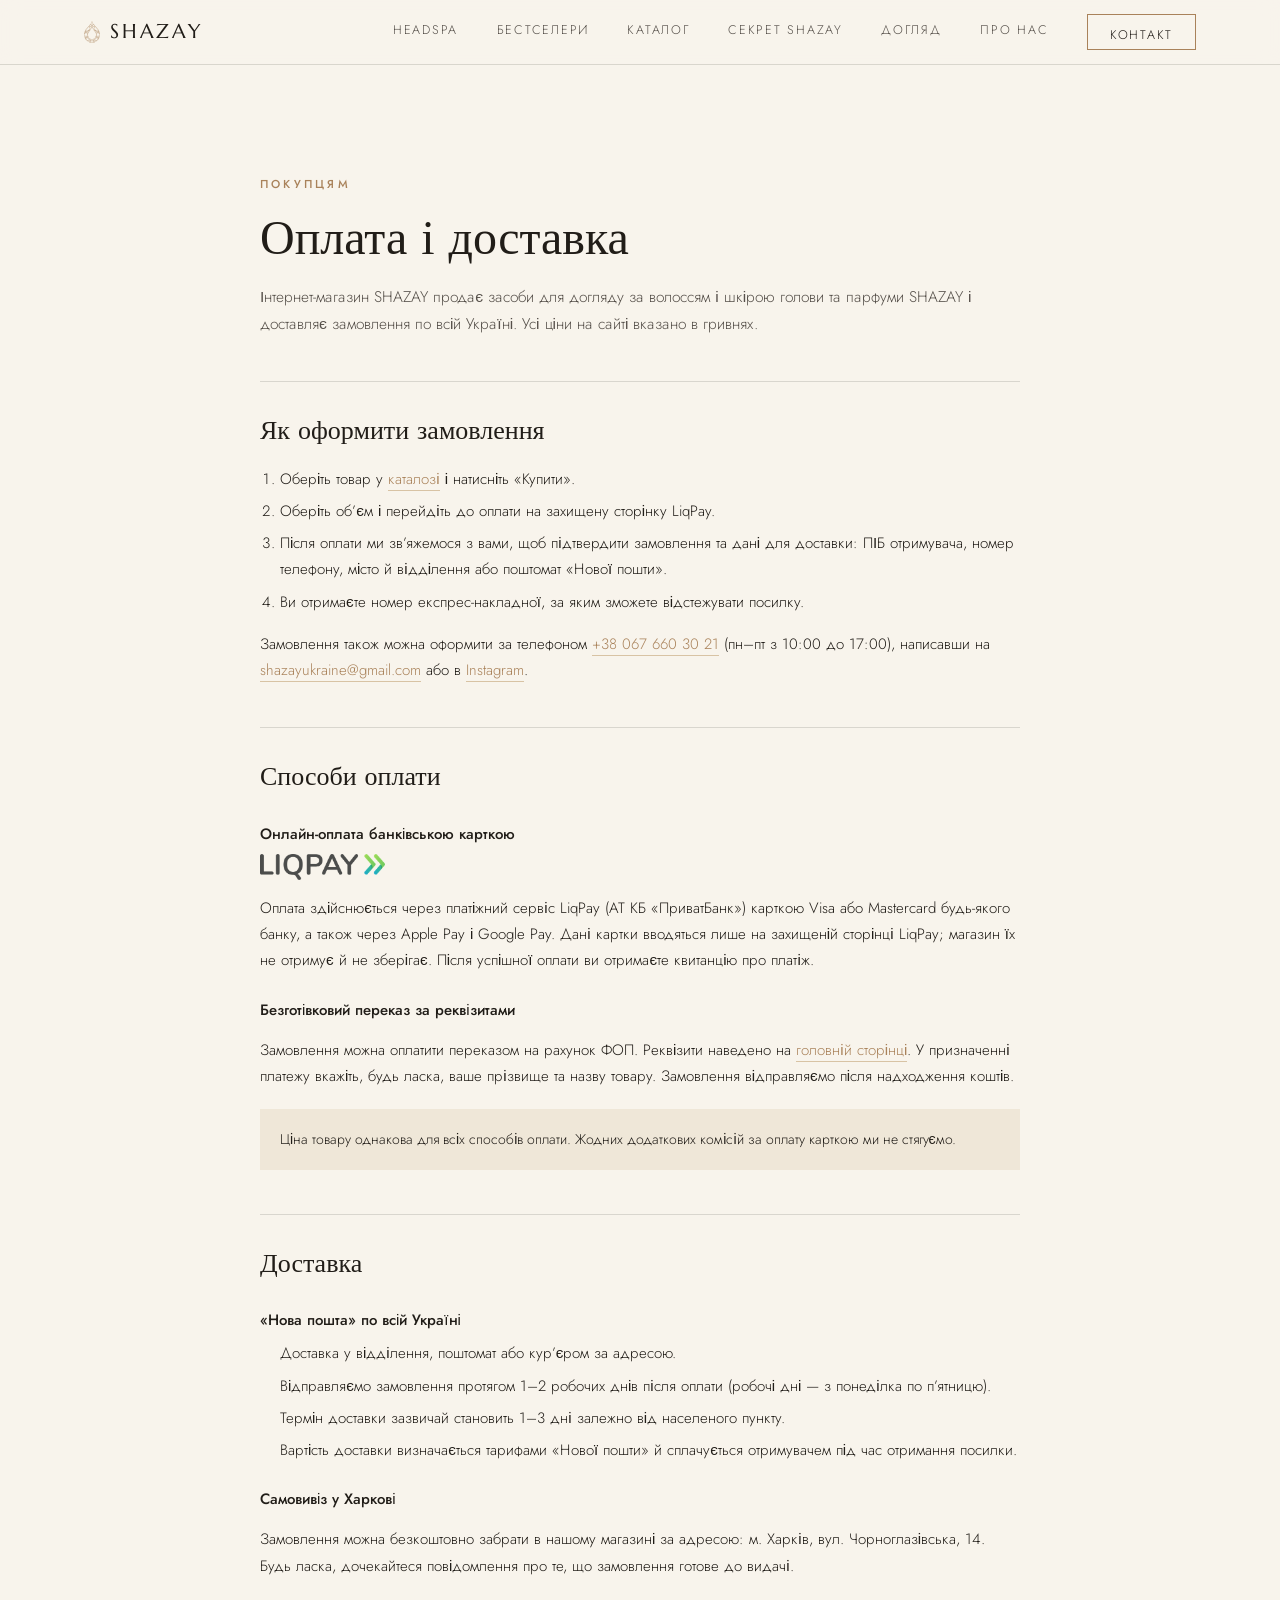
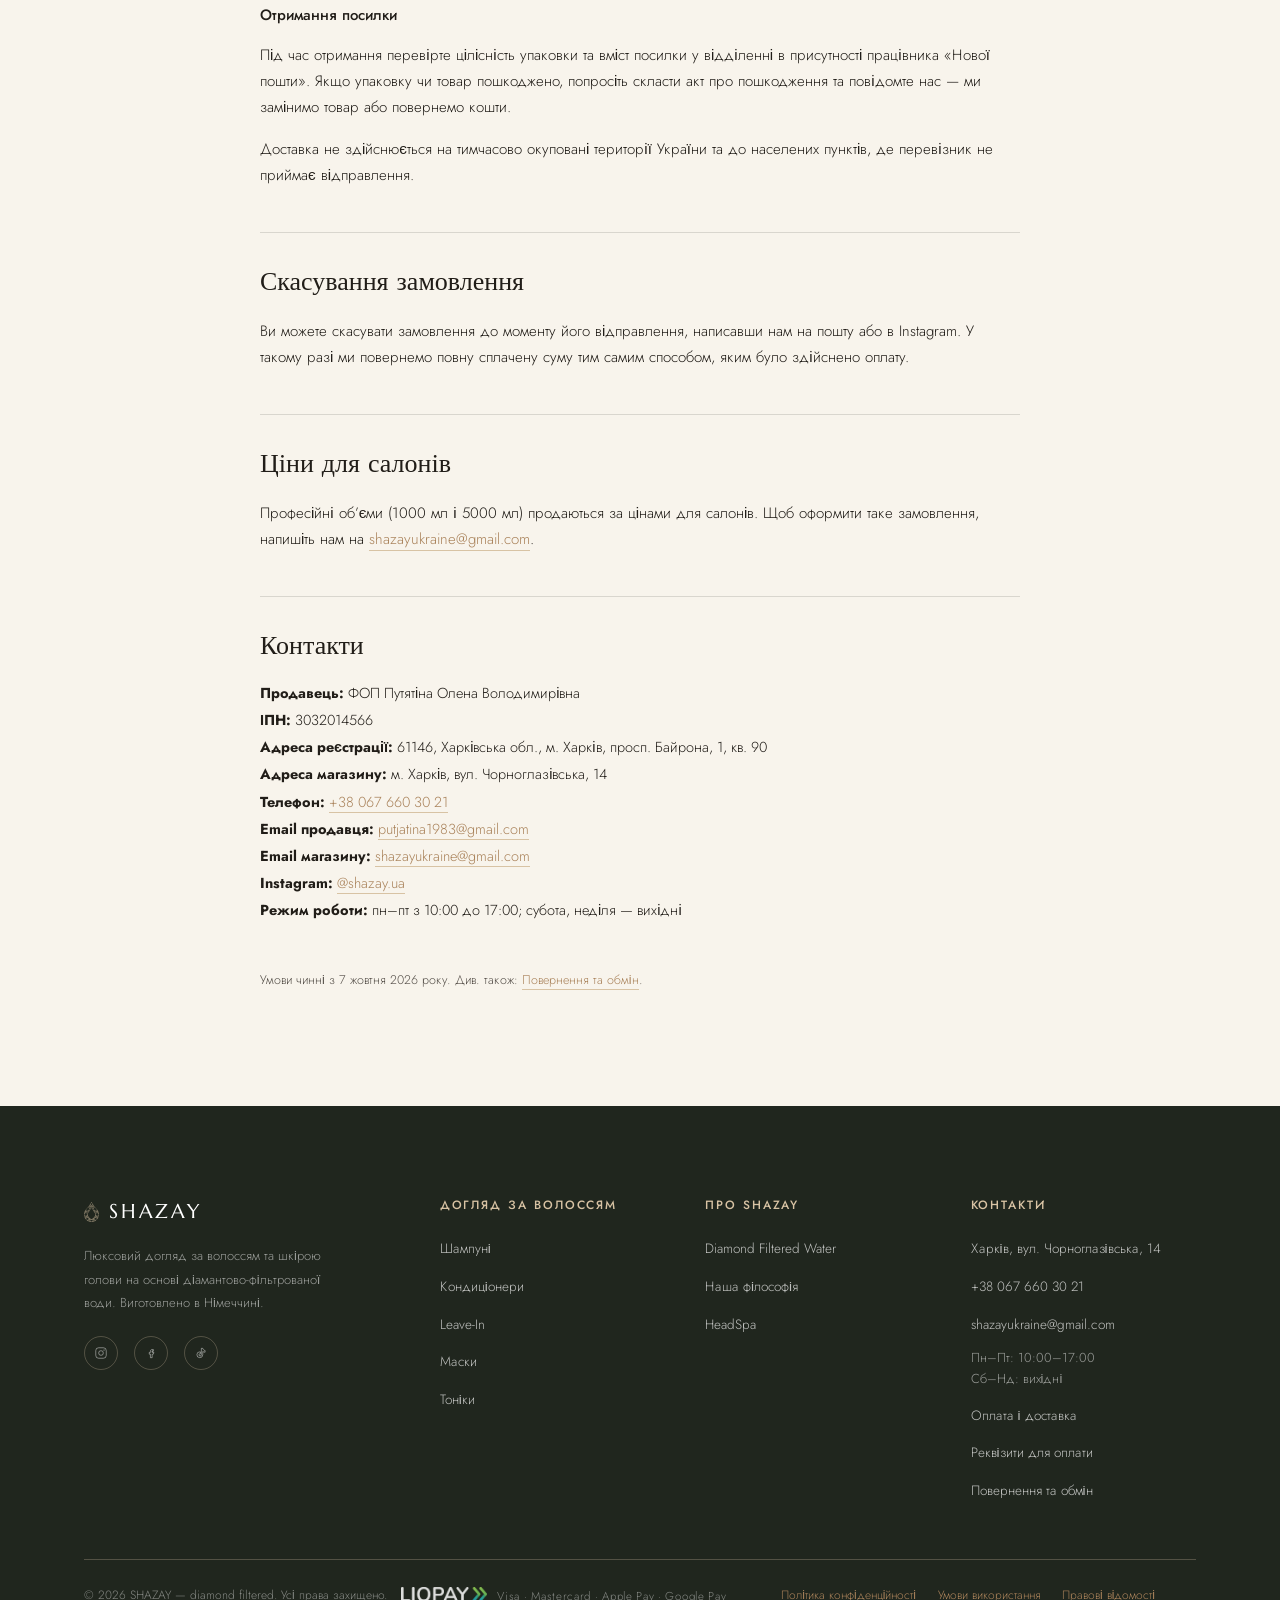
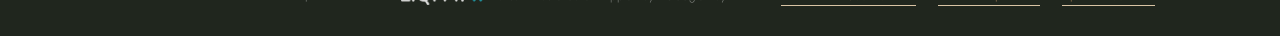
==== commit f51b680a: "Add files via upload" ====
--- a/oplata-i-dostavka.html
+++ b/oplata-i-dostavka.html
@@ -139,7 +139,6 @@
           <li><a href="index.html#secret">Diamond Filtered Water</a></li>
           <li><a href="index.html#pro-nas">Наша філософія</a></li>
           <li><a href="index.html#dogliad">HeadSpa</a></li>
-          <li><a href="#">Блог</a></li>
         </ul>
       </div>
 
@@ -150,7 +149,6 @@
           <li><a href="tel:+380676603021">+38 067 660 30 21</a></li>
           <li><a href="mailto:shazayukraine@gmail.com">shazayukraine@gmail.com</a></li>
           <li class="footer-hours">Пн–Пт: 10:00–17:00<br>Сб–Нд: вихідні</li>
-          <li><a href="#">Для професіоналів</a></li>
           <li><a href="oplata-i-dostavka.html">Оплата і доставка</a></li>
           <li><a href="index.html#rekvizyty" data-open-requisites>Реквізити для оплати</a></li>
           <li><a href="povernennia-ta-obmin.html">Повернення та обмін</a></li>
@@ -162,8 +160,8 @@
       <span>© 2026 SHAZAY — diamond filtered. Усі права захищено.</span>
       <span class="pay-methods"><img src="liqpay-logo-white.png" alt="LiqPay" width="88" height="18"> Visa · Mastercard · Apple Pay · Google Pay</span>
       <div class="legal">
-        <a href="#">Політика конфіденційності</a>
-        <a href="#">Умови використання</a>
+        <a href="polityka-konfidentsiinosti.html">Політика конфіденційності</a>
+        <a href="umovy-vykorystannia.html">Умови використання</a>
         <a href="oplata-i-dostavka.html#prodavets">Правові відомості</a>
       </div>
     </div>
--- a/style.css
+++ b/style.css
@@ -1142,3 +1142,4 @@
 .liqpay-logo{ display:block; height:22px; width:auto; margin-top:12px; }
 .legal .liqpay-logo{ height:26px; margin:6px 0 14px; }
 .legal .seller{ scroll-margin-top:110px; }
+.newsletter .store p{ margin-bottom:14px; }
